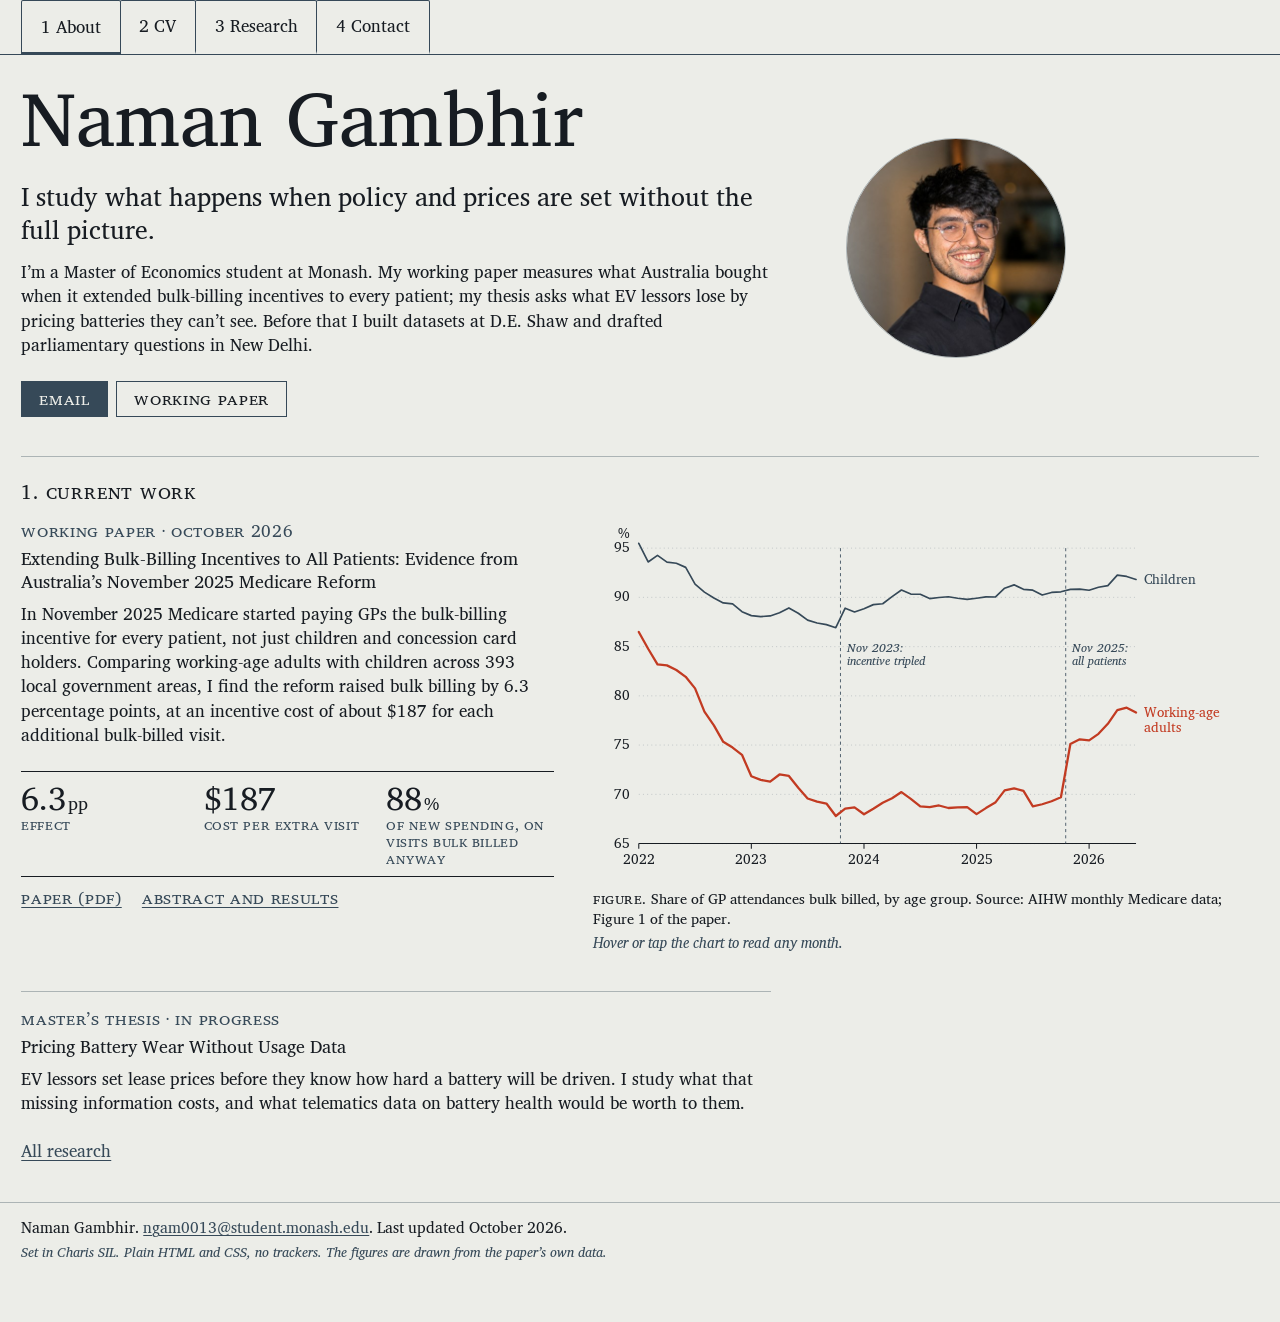
==== index.html @ cb15e058 "First version of the site" ====
<!DOCTYPE html>
<html lang="en-AU">
<head>
  <meta charset="utf-8">
  <meta name="viewport" content="width=device-width, initial-scale=1">
  <title>Naman Gambhir</title>
  <meta name="description" content="Naman Gambhir, Master of Economics student at Monash University, working on what happens when policy and prices are set without the full picture.">
  <meta name="color-scheme" content="light dark">
  <meta property="og:type" content="website">
  <meta property="og:title" content="Naman Gambhir">
  <meta property="og:description" content="Master of Economics student at Monash University. Working paper: extending Medicare bulk-billing incentives to all patients raised bulk billing by 6.3 percentage points.">
  <meta property="og:locale" content="en_AU">
  <link rel="icon" href="assets/img/favicon.svg" type="image/svg+xml">
  <link rel="preconnect" href="https://fonts.googleapis.com">
  <link rel="preconnect" href="https://fonts.gstatic.com" crossorigin>
  <link rel="stylesheet" href="https://fonts.googleapis.com/css2?family=Charis+SIL:ital,wght@0,400;0,700;1,400&amp;display=swap">
  <link rel="stylesheet" href="assets/css/base.css">
  <link rel="stylesheet" href="assets/css/offprint.css">
  <script>document.documentElement.classList.add('js');</script>
  <script src="assets/js/home.js" defer></script>
  <script src="assets/js/figures.js" defer></script>
</head>
<body>
  <a class="skip-link" href="#main">Skip to content</a>

  <header class="site-header">
    <nav aria-label="Sections">
      <ul class="tabs">
        <li><a href="index.html" aria-current="page">1 About</a></li>
        <li><a href="cv.html">2 CV</a></li>
        <li><a href="research.html">3 Research</a></li>
        <li><a href="contact.html">4 Contact</a></li>
      </ul>
    </nav>
  </header>

  <main id="main">

    <!-- =====================================================================
         HERO
         Name, a short about, two buttons, and the portrait.
         The first paragraph (class "lead") is set larger. home.js lays a
         bar over each rendered line and retracts it; with the script absent
         the text is simply here.
         ===================================================================== -->
    <section class="hero">
      <h1 class="hero-name">Naman Gambhir</h1>

      <div class="about-text">
        <p class="lead">I study what happens when policy and prices are set without the full picture.</p>
        <p>I&rsquo;m a Master of Economics student at Monash. My working paper measures what Australia bought when it extended bulk-billing incentives to every patient; my thesis asks what EV lessors lose by pricing batteries they can&rsquo;t see. Before that I built datasets at D.E. Shaw and drafted parliamentary questions in New Delhi.</p>
      </div>

      <p class="hero-actions">
        <a class="btn btn-primary" href="mailto:ngam0013@student.monash.edu">Email</a>
        <a class="btn" href="assets/files/gambhir-bulk-billing-2026.pdf" target="_blank" rel="noopener">Working paper</a>
        <!-- TODO: add these back once the addresses exist:
        <a class="btn" href="[GITHUB URL]" target="_blank" rel="noopener">GitHub</a>
        <a class="btn" href="[SSRN AUTHOR PAGE URL]" target="_blank" rel="noopener">SSRN</a>
        -->
      </p>

      <div class="hero-aside">
        <img class="portrait" src="assets/img/portrait.jpg" width="440" height="440"
             loading="eager"
             alt="Naman Gambhir, smiling, wearing glasses and a dark shirt.">
      </div>
    </section>

    <!-- =====================================================================
         CURRENT WORK
         The working paper as a feature with its figure, then the thesis.
         The figure is an inline SVG drawn from the paper's Figure 1 data;
         figures.js adds the draw-in and the hover readout.
         ===================================================================== -->
    <section class="current-work" aria-labelledby="h-current">
      <h2 id="h-current">Current work</h2>

      <article class="feature">
        <div class="feature-text">
          <p class="work-label">Working paper &middot; October 2026</p>
          <h3 class="work-title"><a href="research.html">Extending Bulk-Billing Incentives to All Patients: Evidence from Australia&rsquo;s November 2025 Medicare Reform</a></h3>
          <p class="work-desc">In November 2025 Medicare started paying GPs the bulk-billing incentive for every patient, not just children and concession card holders. Comparing working-age adults with children across 393 local government areas, I find the reform raised bulk billing by 6.3 percentage points, at an incentive cost of about $187 for each additional bulk-billed visit.</p>

          <dl class="figrow">
            <div><dt>Effect</dt><dd>6.3<span class="u">pp</span></dd></div>
            <div><dt>Cost per extra visit</dt><dd>$187</dd></div>
            <div><dt>Of new spending, on visits bulk billed anyway</dt><dd>88<span class="u">%</span></dd></div>
          </dl>

          <p class="item-links">
            <a href="assets/files/gambhir-bulk-billing-2026.pdf" target="_blank" rel="noopener">Paper (PDF)</a>
            <a href="research.html">Abstract and results</a>
          </p>
        </div>

        <figure class="fig feature-fig">
          <svg class="chart" viewBox="0 0 640 348" role="img" aria-labelledby="fig-home-title fig-home-desc" data-chart="home">
  <title id="fig-home-title">Bulk-billing rate of GP attendances, January 2022 to June 2026</title>
  <desc id="fig-home-desc">Children stay near 90 percent throughout. Working-age adults fall from about 85 percent in 2022 to about 69 percent by late 2023 and stay there until October 2025 at 69.7 percent, then jump to 75.1 percent in November 2025 and reach 78.3 percent by June 2026.</desc>
  <line class="grid" x1="44" x2="522" y1="312.0" y2="312.0"/><text class="tick" x="36" y="316.0" text-anchor="end">65</text><line class="grid" x1="44" x2="522" y1="264.7" y2="264.7"/><text class="tick" x="36" y="268.7" text-anchor="end">70</text><line class="grid" x1="44" x2="522" y1="217.3" y2="217.3"/><text class="tick" x="36" y="221.3" text-anchor="end">75</text><line class="grid" x1="44" x2="522" y1="170.0" y2="170.0"/><text class="tick" x="36" y="174.0" text-anchor="end">80</text><line class="grid" x1="44" x2="522" y1="122.7" y2="122.7"/><text class="tick" x="36" y="126.7" text-anchor="end">85</text><line class="grid" x1="44" x2="522" y1="75.3" y2="75.3"/><text class="tick" x="36" y="79.3" text-anchor="end">90</text><line class="grid" x1="44" x2="522" y1="28.0" y2="28.0"/><text class="tick" x="36" y="32.0" text-anchor="end">95</text><text class="tick" x="44.0" y="332" text-anchor="middle">2022</text><line class="axis" x1="44.0" x2="44.0" y1="312" y2="317"/><text class="tick" x="152.2" y="332" text-anchor="middle">2023</text><line class="axis" x1="152.2" x2="152.2" y1="312" y2="317"/><text class="tick" x="260.5" y="332" text-anchor="middle">2024</text><line class="axis" x1="260.5" x2="260.5" y1="312" y2="317"/><text class="tick" x="368.7" y="332" text-anchor="middle">2025</text><line class="axis" x1="368.7" x2="368.7" y1="312" y2="317"/><text class="tick" x="476.9" y="332" text-anchor="middle">2026</text><line class="axis" x1="476.9" x2="476.9" y1="312" y2="317"/>
  <line class="axis" x1="44" x2="522" y1="312" y2="312"/>
  <line class="event" x1="237.9" x2="237.9" y1="28" y2="312"/><text class="note" x="243.9" y="127.4">Nov 2023:<tspan x="243.9" dy="1.15em">incentive tripled</tspan></text>
  <line class="event" x1="454.4" x2="454.4" y1="28" y2="312"/><text class="note" x="460.4" y="127.4">Nov 2025:<tspan x="460.4" dy="1.15em">all patients</tspan></text>
  <polyline class="line line-b" points="44.0,23.4 53.0,41.3 62.0,34.9 71.1,41.4 80.1,42.5 89.1,46.5 98.1,62.6 107.1,70.3 116.2,76.0 125.2,80.7 134.2,81.6 143.2,89.1 152.2,92.9 161.2,93.8 170.3,93.2 179.3,90.2 188.3,85.5 197.3,90.6 206.3,97.2 215.4,100.0 224.4,101.5 233.4,104.5 242.4,85.7 251.4,89.4 260.5,86.2 269.5,82.3 278.5,81.5 287.5,74.6 296.5,68.3 305.5,72.2 314.6,72.3 323.6,76.5 332.6,75.5 341.6,74.7 350.6,76.2 359.7,77.3 368.7,76.2 377.7,74.9 386.7,75.0 395.7,66.5 404.8,63.3 413.8,67.6 422.8,68.4 431.8,73.1 440.8,70.6 449.8,70.0 458.9,67.6 467.9,67.4 476.9,68.5 485.9,65.6 494.9,64.0 504.0,54.0 513.0,55.2 522.0,58.1"/>
  <polyline class="line line-a" points="44.0,108.6 53.0,124.7 62.0,139.7 71.1,140.7 80.1,145.2 89.1,151.7 98.1,162.8 107.1,185.1 116.2,198.4 125.2,214.2 134.2,219.7 143.2,226.7 152.2,247.3 161.2,250.8 170.3,252.5 179.3,245.6 188.3,247.0 197.3,258.3 206.3,268.7 215.4,271.7 224.4,273.5 233.4,285.5 242.4,278.4 251.4,277.2 260.5,283.8 269.5,278.5 278.5,272.8 287.5,268.4 296.5,262.5 305.5,269.0 314.6,276.3 323.6,276.9 332.6,275.4 341.6,277.8 350.6,277.3 359.7,277.0 368.7,283.7 377.7,277.9 386.7,272.6 395.7,260.9 404.8,258.9 413.8,261.4 422.8,276.3 431.8,274.2 440.8,271.3 449.8,267.5 458.9,216.3 467.9,211.8 476.9,212.8 485.9,206.5 494.9,196.9 504.0,183.8 513.0,181.4 522.0,186.1"/>
  <text class="end end-b" x="530" y="62.1">Children</text>
  <text class="end end-a" x="530" y="190.1">Working-age<tspan x="530" dy="1.15em">adults</tspan></text>
  <text class="tick" x="36" y="18" text-anchor="end">%</text>
</svg>
          <script type="application/json" class="fig-data">{"x0":44,"x1":522,"n":54,"labels":["Jan 2022","Feb 2022","Mar 2022","Apr 2022","May 2022","Jun 2022","Jul 2022","Aug 2022","Sep 2022","Oct 2022","Nov 2022","Dec 2022","Jan 2023","Feb 2023","Mar 2023","Apr 2023","May 2023","Jun 2023","Jul 2023","Aug 2023","Sep 2023","Oct 2023","Nov 2023","Dec 2023","Jan 2024","Feb 2024","Mar 2024","Apr 2024","May 2024","Jun 2024","Jul 2024","Aug 2024","Sep 2024","Oct 2024","Nov 2024","Dec 2024","Jan 2025","Feb 2025","Mar 2025","Apr 2025","May 2025","Jun 2025","Jul 2025","Aug 2025","Sep 2025","Oct 2025","Nov 2025","Dec 2025","Jan 2026","Feb 2026","Mar 2026","Apr 2026","May 2026","Jun 2026"],"series":[{"name":"working-age","v":[86.49,84.78,83.2,83.09,82.62,81.93,80.76,78.41,77.0,75.33,74.75,74.01,71.83,71.47,71.29,72.01,71.87,70.67,69.57,69.26,69.07,67.8,68.55,68.68,67.98,68.54,69.14,69.61,70.23,69.54,68.77,68.71,68.87,68.61,68.67,68.7,67.99,68.6,69.16,70.4,70.61,70.34,68.77,68.99,69.3,69.7,75.11,75.58,75.48,76.14,77.16,78.54,78.8,78.3],"y":[108.6,124.7,139.7,140.7,145.2,151.7,162.8,185.1,198.4,214.2,219.7,226.7,247.3,250.8,252.5,245.6,247.0,258.3,268.7,271.7,273.5,285.5,278.4,277.2,283.8,278.5,272.8,268.4,262.5,269.0,276.3,276.9,275.4,277.8,277.3,277.0,283.7,277.9,272.6,260.9,258.9,261.4,276.3,274.2,271.3,267.5,216.3,211.8,212.8,206.5,196.9,183.8,181.4,186.1]},{"name":"children","v":[95.49,93.6,94.27,93.58,93.47,93.05,91.35,90.53,89.93,89.43,89.34,88.55,88.14,88.05,88.11,88.43,88.93,88.39,87.69,87.39,87.24,86.92,88.91,88.51,88.85,89.26,89.35,90.08,90.74,90.33,90.32,89.88,89.98,90.07,89.91,89.79,89.91,90.05,90.03,90.93,91.27,90.82,90.73,90.24,90.5,90.56,90.82,90.84,90.72,91.03,91.2,92.25,92.13,91.82],"y":[23.4,41.3,34.9,41.4,42.5,46.5,62.6,70.3,76.0,80.7,81.6,89.1,92.9,93.8,93.2,90.2,85.5,90.6,97.2,100.0,101.5,104.5,85.7,89.4,86.2,82.3,81.5,74.6,68.3,72.2,72.3,76.5,75.5,74.7,76.2,77.3,76.2,74.9,75.0,66.5,63.3,67.6,68.4,73.1,70.6,70.0,67.6,67.4,68.5,65.6,64.0,54.0,55.2,58.1]}],"unit":"%","top":28,"bottom":312}</script>
          <figcaption>
            <span class="fig-num">Figure.</span> Share of GP attendances bulk billed, by age group.
            Source: AIHW monthly Medicare data; Figure 1 of the paper.
            <span class="fig-readout" aria-live="polite">Hover or tap the chart to read any month.</span>
          </figcaption>
        </figure>
      </article>

      <article class="work-item work-thesis">
        <p class="work-label">Master&rsquo;s thesis &middot; in progress</p>
        <h3 class="work-title">Pricing Battery Wear Without Usage Data</h3>
        <p class="work-desc">EV lessors set lease prices before they know how hard a battery will be driven. I study what that missing information costs, and what telematics data on battery health would be worth to them.</p>
      </article>

      <p class="work-more"><a href="research.html">All research</a></p>
    </section>

  </main>

  <footer class="site-footer">
    <p>Naman Gambhir. <a href="mailto:ngam0013@student.monash.edu">ngam0013@student.monash.edu</a>. Last updated October 2026.</p>
    <p class="colophon">Set in Charis SIL. Plain HTML and CSS, no trackers. The figures are drawn from the paper&rsquo;s own data.</p>
  </footer>
</body>
</html>
---- assets/css/base.css ----
/* ==========================================================================
   base.css
   Tokens, typography, shared layout. Edit colours, fonts and spacing here.
   ========================================================================== */

:root {
  /* Palette. Each colour has one job (see EDITING.md). */
  --paper-offprint: #ECEDE8;               /* page background */
  --ink:            #171C22;               /* body text */
  --slate:          #364958;               /* structure: tab indicator, band, rules, links */
  --red-ink:        #C23B22;               /* focus outline */
  --rule:           rgba(54, 73, 88, 0.35);/* light rules between rows and items */

  /* Roles, so dark mode can swap them in one place */
  --surface:    var(--paper-offprint);
  --text:       var(--ink);
  --on-slate:   var(--paper-offprint);     /* text on slate fills */

  /* Fonts */
  --font-serif: "Charter", "Charis SIL", Georgia, serif;

  /* Type and spacing */
  --base-size:  17px;
  --measure:    65ch;
  --content:    78rem;                     /* full width of a page's content column */
  --prose:      75ch;                      /* running prose (abstracts, notes) caps here */
  --prose-wide: 85ch;                      /* prose set without hyphens, so it needs the extra room */
  --nav-h:      3.25rem;
  --gutter:     1.25rem;
  --edge:       0rem;                      /* extra left gutter, if ever needed */
  --space-1:    0.25rem;
  --space-2:    0.5rem;
  --space-3:    0.85rem;
  --space-4:    1.4rem;
  --space-5:    2.3rem;

  /* Motion */
  --dur:        100ms;
  --ease:       cubic-bezier(0, 0, 0.2, 1);
}

/* Dark mode: same hues, lightened where they carry text or UI. */
@media (prefers-color-scheme: dark) {
  :root:not([data-theme="light"]) {
    --surface:      var(--ink);
    --text:         var(--paper-offprint);
    --slate:        #9DB8CA;
    --red-ink:      #E2745E;
    --rule:         rgba(157, 184, 202, 0.35);
    --on-slate:     var(--ink);
  }
}
:root[data-theme="dark"] {
  --surface:      var(--ink);
  --text:         var(--paper-offprint);
  --slate:        #9DB8CA;
  --red-ink:      #E2745E;
  --rule:         rgba(157, 184, 202, 0.35);
  --on-slate:     var(--ink);
}

/* ---------- Reset ---------- */
*, *::before, *::after { box-sizing: border-box; }

html {
  font-size: var(--base-size);
  -webkit-text-size-adjust: 100%;
  text-size-adjust: 100%;
}

body {
  margin: 0;
  background: var(--surface);
  color: var(--text);
  font-family: var(--font-serif);
  line-height: 1.42;
  font-variant-numeric: oldstyle-nums;
  font-feature-settings: "onum" 1;
  hyphens: auto;
  -webkit-hyphens: auto;
  overflow-wrap: break-word;
}

img { max-width: 100%; height: auto; }

/* ---------- Text selection: slate, like a highlighter in the margin ---------- */
::selection { background: var(--slate); color: var(--on-slate); }

/* ---------- Links and focus ---------- */
a {
  color: var(--slate);
  text-decoration-thickness: 1px;
  text-underline-offset: 0.15em;
  transition: color var(--dur) var(--ease);
}
a:hover { text-decoration-thickness: 2px; }

:focus-visible {
  outline: 2px solid var(--red-ink);
  outline-offset: 2px;
}

.skip-link {
  position: absolute;
  left: var(--space-2);
  top: -4rem;
  padding: var(--space-1) var(--space-2);
  background: var(--surface);
  color: var(--text);
  border: 1px solid var(--slate);
  z-index: 100;
}
.skip-link:focus { top: var(--space-2); }

.sr-only {
  position: absolute;
  width: 1px;
  height: 1px;
  margin: -1px;
  padding: 0;
  overflow: hidden;
  clip: rect(0, 0, 0, 0);
  white-space: nowrap;
  border: 0;
}

/* ---------- Sheet tabs (navigation) ---------- */
.site-header {
  position: sticky;
  top: 0;
  z-index: 30;
  background: var(--surface);
}

/* The horizontal rule belongs to the tab strip itself, so the tabs' vertical
   borders land exactly on it with no sub-pixel gap. */
.tabs {
  display: flex;
  align-items: stretch;
  height: var(--nav-h);
  margin: 0;
  padding: 0 var(--gutter) 0 calc(var(--gutter) + var(--edge));
  border-bottom: 1px solid var(--slate);
  list-style: none;
}

.tabs li { display: flex; }

/* Pull each tab onto its neighbour so a shared edge draws as one line, not two */
.tabs li + li { margin-left: -1px; }

.tabs a {
  position: relative;
  display: flex;
  align-items: center;
  padding: 0 1.1rem;
  border: 1px solid var(--slate);
  border-bottom: 3px solid transparent;
  border-radius: 2px 2px 0 0;
  background: var(--surface);
  color: var(--text);
  text-decoration: none;
  white-space: nowrap;
  font-variant-numeric: lining-nums tabular-nums;
  font-feature-settings: "lnum" 1, "tnum" 1;
  transition: background-color var(--dur) var(--ease);
}
.tabs a:hover { background: var(--rule); }

/* The active tab is marked by a thick rule underneath it, sitting on top of
   the strip's own 1px rule. */
.tabs a[aria-current="page"] {
  z-index: 1;
  margin-bottom: -1px;
  border-bottom-color: var(--slate);
}
.tabs a:focus-visible { outline-offset: -4px; z-index: 2; }

/* ---------- Page layout ---------- */
main {
  counter-reset: section;
  padding: var(--space-4) var(--gutter) var(--space-5) calc(var(--gutter) + var(--edge));
}

.column { max-width: var(--measure); }

.site-footer {
  padding: var(--space-3) var(--gutter) 3.5rem calc(var(--gutter) + var(--edge));
  border-top: 1px solid var(--rule);
  font-size: 0.9rem;
}
.site-footer p { margin: 0; text-indent: 0; }

/* ---------- Headings ---------- */
h1, h2, h3 {
  margin: 0;
  font-weight: 400;
  font-variant-caps: all-small-caps;
  letter-spacing: 0.04em;
  line-height: 1.2;
}
h1 { font-size: 1.35rem; }
h2 { font-size: 1.15rem; margin-bottom: var(--space-2); }
h3 { font-size: 1.05rem; }

main h2::before {
  counter-increment: section;
  content: counter(section) ". ";
  font-variant-numeric: lining-nums;
  font-feature-settings: "lnum" 1;
}

/* ---------- Prose ---------- */
.prose p {
  margin: 0;
  text-indent: 1.5em;
  text-align: justify;
}
.prose :is(h1, h2, h3) + p,
.prose p:first-child { text-indent: 0; }

/* ---------- Tables: lining tabular figures ---------- */
table {
  font-variant-numeric: lining-nums tabular-nums;
  font-feature-settings: "lnum" 1, "tnum" 1;
}

/* ---------- Motion ---------- */
@media (prefers-reduced-motion: reduce) {
  *, *::before, *::after {
    transition: none !important;
    animation: none !important;
    scroll-behavior: auto !important;
  }
}

/* ---------- Small screens ---------- */
@media (max-width: 767px) {
  :root { --gutter: 1rem; }
  .tabs li { flex: 1 1 auto; }
  .tabs a {
    flex: 1;
    justify-content: center;
    padding: 0 0.4rem;
    font-size: 0.95rem;
  }
  .prose p { text-align: left; }
}

/* ---------- Print ----------
   Any page prints as plain ink on white: no tabs, no buttons, no colophon.
   The CV page is the one that matters here; Ctrl+P gives a clean CV. */
@media print {
  :root {
    --surface: #fff;
    --text: #000;
    --slate: #333;
    --rule: #bbb;
    --on-slate: #000;
    --base-size: 10.5pt;
  }
  @page { margin: 16mm 15mm; }
  .site-header, .skip-link, .hero-actions, .colophon, .redact-bar,
  .fig-readout, .abstract-toggle, .copy-bib { display: none !important; }
  .reveal-pending { opacity: 1 !important; }
  main, .site-footer { padding-left: 0; padding-right: 0; }
  .series-band { background: none; color: #000; padding: 0; border-bottom: 2px solid #000; }
  a { color: inherit; text-decoration: none; }
  .cv tbody tr, figure { break-inside: avoid; }
  html .cv-group { margin-top: 1.2rem; }
  html .cv .col-date { width: 8rem; }
  html .cv .col-place { width: 6rem; }
  html .cv .col-fig { width: 8.5rem; }
  html .cv-main p, html .cv-main ul { max-width: none; }
  html .cv th, html .cv td { padding-top: 0.35rem; padding-bottom: 0.35rem; }
  h2 { break-after: avoid; }
  .abstract > p { display: block !important; }
}
---- assets/css/offprint.css ----
/* ==========================================================================
   offprint.css
   Every page: About, CV, Research and Contact. The journal offprint world,
   ink on cool paper. The CV is set like a results table in a paper.
   ========================================================================== */

/* ---------- Series band ---------- */
/* The page's h1, set as the slate band at the top of a working-paper series */
.series-band {
  max-width: var(--content);
  margin-bottom: var(--space-4);
  padding: 0.35rem 0.75rem;
  background: var(--slate);
  color: var(--on-slate);
  letter-spacing: 0.06em;
}

/* ---------- Groups of items ---------- */
/* The group runs the full content width, so the band, headings, titles and
   link rows line up with it. Running prose inside is pulled back to --prose
   on its own, because a 60rem line of body text is too long to read. */
.offprint-group {
  max-width: var(--content);
  margin-top: var(--space-5);
}
.offprint-group:first-of-type { margin-top: 0; }

.offprint-group > h2 {
  padding-bottom: var(--space-1);
  border-bottom: 1px solid var(--slate);
}

/* ---------- One item ---------- */
.item {
  margin-top: var(--space-4);
  padding-top: var(--space-3);
  border-top: 1px solid var(--rule);
}
.item:first-of-type {
  margin-top: var(--space-3);
  padding-top: 0;
  border-top: 0;
}

/* Titles are content, not section headings, so they stay in normal case */
.item-title {
  margin: 0;
  font-size: 1.05rem;
  font-variant-caps: normal;
  letter-spacing: 0;
  line-height: 1.3;
}

.item-authors {
  margin: var(--space-1) 0 0;
  font-variant-caps: all-small-caps;
  letter-spacing: 0.04em;
  text-indent: 0;
}

.item-status {
  margin: 0;
  font-style: italic;
  text-indent: 0;
}

/* ---------- Abstract: every paragraph is in the HTML ----------
   With JavaScript off the whole abstract is simply on the page. research.js
   folds it down to the first paragraph and moves the toggle to the end of
   the last paragraph you can see, so the text never looks like it stops
   mid-abstract. */
.abstract {
  margin-top: var(--space-2);
}

/* Folding waits for research.js to mark the abstract, not just for the page
   to have JS at all. If the script is stale, blocked or throws, nothing is
   marked, so the whole abstract stays on the page instead of paragraphs
   being hidden with no working control to reveal them. */
.abstract.is-collapsible:not(.is-open) > p:nth-of-type(n + 2) { display: none; }

/* Paragraphs are separated by space rather than a first line indent, so each
   one starts flush left. */
.abstract > p {
  max-width: var(--prose);
  margin: var(--space-3) 0 0;
  text-indent: 0;
  text-align: justify;
  hyphens: auto;
  -webkit-hyphens: auto;
}
.abstract > p:first-of-type { margin-top: 0; }

/* The toggle does nothing without JS, so it is absent until JS says so. It
   reads as a continuation of the sentence, not as a button. */
.abstract-toggle { display: none; }
.abstract.is-collapsible .abstract-toggle {
  display: inline;
  margin-left: 0.4em;
  padding: 0;
  border: 0;
  background: none;
  color: var(--slate);
  font: inherit;
  font-style: italic;
  font-variant-caps: all-small-caps;
  letter-spacing: 0.04em;
  white-space: nowrap;
  cursor: pointer;
}
.abstract-toggle[aria-expanded="false"]::before { content: "\25B8\00A0"; }
.abstract-toggle[aria-expanded="true"]::before  { content: "\25BE\00A0"; }
.abstract-toggle:hover { text-decoration: underline; }
.abstract-toggle:focus-visible { outline: 2px solid var(--red-ink); outline-offset: 2px; }

/* ---------- Two columns: abstract, then a margin column ----------
   Only an item that actually has a margin column becomes a grid, so items
   without one stay full width. Where :has() is unsupported the item stays a
   single column and the aside drops underneath, which is the same thing the
   narrow layout below does, so nothing breaks. */
.item:has(.item-aside) {
  display: grid;
  grid-template-columns: minmax(0, 68ch) minmax(13.5rem, 16.5rem);
  justify-content: space-between;
  column-gap: var(--space-5);
  align-items: start;
}
.item > .item-title,
.item > .item-status { grid-column: 1 / -1; }
.item-body,
.item-aside { min-width: 0; }

.item-aside { font-size: 0.9rem; }

/* In a narrow column the links stack instead of running across */
.item-aside .item-links { margin-top: 0; }
.item-aside .item-links > * { display: block; }
.item-aside .item-links > * + * { margin-left: 0; margin-top: var(--space-1); }
.js .item-aside .copy-bib { display: block; }

.item-date {
  margin: var(--space-3) 0 0;
  text-indent: 0;
  font-style: italic;
}

.keyfig-head {
  margin: var(--space-4) 0 var(--space-1);
  font-size: 0.9rem;
}

/* A journal table in miniature: thin rules top and bottom, nothing else */
.keyfig {
  margin: 0;
  padding: var(--space-2) 0;
  border-top: 1px solid var(--text);
  border-bottom: 1px solid var(--text);
  hyphens: none;
  -webkit-hyphens: none;
}
.keyfig > div + div { margin-top: var(--space-2); }
.keyfig dt {
  color: var(--slate);
  font-variant-caps: all-small-caps;
  letter-spacing: 0.04em;
  line-height: 1.25;
}
.keyfig dd {
  margin: 0;
  line-height: 1.25;
  font-variant-numeric: lining-nums tabular-nums;
  font-feature-settings: "lnum" 1, "tnum" 1;
}

/* ---------- Links row ---------- */
.item-links {
  margin: var(--space-2) 0 0;
  text-indent: 0;
  font-variant-caps: all-small-caps;
  letter-spacing: 0.04em;
}
.item-links > * + * { margin-left: var(--space-3); }

.item-links .pending {
  color: var(--slate);
  font-style: italic;
}

/* The copy button needs JS, so it is absent until JS says otherwise */
.copy-bib { display: none; }
.js .copy-bib {
  display: inline;
  padding: 0;
  border: 0;
  background: none;
  color: var(--slate);
  font: inherit;
  font-variant-caps: all-small-caps;
  letter-spacing: 0.04em;
  text-decoration: underline;
  text-underline-offset: 0.15em;
  cursor: pointer;
}
.copy-bib:hover { text-decoration-thickness: 2px; }
.copy-bib:focus-visible { outline: 2px solid var(--red-ink); outline-offset: 2px; }

/* ---------- Results table: regression style, horizontal rules only ---------- */
.results-wrap { overflow-x: auto; margin-top: var(--space-3); }

/* width: auto so the table is only as wide as its columns need, sitting flush
   left with everything else in the column. If it outgrows the column,
   .results-wrap scrolls instead of the page.

   It also sets its own type rather than taking the running prose settings it
   would otherwise inherit from body: hyphenation off so no coefficient or
   label is ever broken with a hyphen, lining tabular figures so the digits
   line up in a column, and a tighter line-height than prose wants. */
.results {
  width: auto;
  border-collapse: collapse;
  border-top: 2px solid var(--text);
  border-bottom: 2px solid var(--text);
  font-size: 0.85em;
  line-height: 1.3;
  hyphens: none;
  -webkit-hyphens: none;
  font-variant-numeric: lining-nums tabular-nums;
  font-feature-settings: "lnum" 1, "tnum" 1;
}
.results caption {
  padding-bottom: var(--space-1);
  font-variant-caps: all-small-caps;
  letter-spacing: 0.04em;
  text-align: left;
}
.results th,
.results td {
  padding: 0.2rem 0 0.2rem 1.4rem;
  font-weight: 400;
  text-align: right;
  white-space: nowrap;
}
.results th:first-child,
.results td:first-child {
  padding-left: 0;
  text-align: left;
  white-space: normal;
}
.results thead th { border-bottom: 1px solid var(--text); }
/* Standard errors sit directly under their coefficient, as one entry */
.results tbody tr.se td { padding-top: 0; }
.results .se td {
  font-size: 0.9em;
  line-height: 1.1;
}
.results tbody tr.gap > * { padding-top: 0.7rem; }

.results-notes {
  max-width: var(--prose);
  margin: var(--space-2) 0 0;
  font-size: 0.9rem;
  line-height: 1.35;
  text-indent: 0;
  text-align: left;
}

/* ==========================================================================
   Home page
   ========================================================================== */

.hero {
  display: grid;
  grid-template-columns: minmax(0, 44rem) auto;
  grid-template-areas:
    "name  photo"
    "text  photo"
    "acts  photo";
  column-gap: 4.5rem;
  justify-content: start;
  align-items: start;
  max-width: var(--content);
}

/* The one large thing on the site, per the brief */
.hero-name {
  grid-area: name;
  margin-bottom: var(--space-4);
  font-size: clamp(2.5rem, 6vw, 5rem);
  font-variant-caps: normal;
  letter-spacing: 0;
  line-height: 1;
}

.about-text {
  grid-area: text;
  position: relative;            /* the redaction bars measure against this */
  max-width: var(--prose-wide);
}

/* Hyphenation is off here, so no word is ever split across a line. That is
   what makes the column wider than the rest of the site's prose: justified
   text with no hyphens needs the extra room or the word spacing goes gappy. */
.about-text > p {
  margin: var(--space-3) 0 0;
  text-indent: 0;
  text-align: left;
  hyphens: none;
  -webkit-hyphens: none;
}
.about-text > p:first-child { margin-top: 0; }

.hero-actions {
  grid-area: acts;
  display: flex;
  flex-wrap: wrap;
  gap: var(--space-2);
  margin: var(--space-4) 0 0;
  text-indent: 0;
}

/* Sits against the text block rather than the top of the name, so the circle
   reads as part of the paragraph column instead of floating above it. */
.hero-aside {
  grid-area: photo;
  align-self: center;
}

/* Circular, because the source photo is a circular crop on a grey field.
   The clip sits just inside the photo's own edge, so no grey shows. */
.portrait {
  display: block;
  width: 220px;
  max-width: 100%;
  height: auto;
  border-radius: 50%;
  border: 1px solid var(--rule);
}

/* ---------- Buttons ---------- */
.btn {
  display: inline-block;
  padding: 0.3rem 1rem;
  border: 1px solid var(--slate);
  border-radius: 0;
  background: none;
  color: var(--text);
  text-decoration: none;
  font-variant-caps: all-small-caps;
  letter-spacing: 0.04em;
  white-space: nowrap;
  transition: background-color var(--dur) var(--ease), color var(--dur) var(--ease);
}
.btn:hover { background: var(--slate); color: var(--on-slate); }
.btn:focus-visible { outline: 2px solid var(--red-ink); outline-offset: 2px; }

.btn-primary { background: var(--slate); color: var(--on-slate); }
.btn-primary:hover { background: var(--text); border-color: var(--text); color: var(--surface); }

/* ---------- Current work ---------- */
.current-work {
  max-width: var(--content);
  margin-top: var(--space-5);
  padding-top: var(--space-4);
  border-top: 1px solid var(--rule);
}

.work-grid {
  display: grid;
  grid-template-columns: repeat(2, minmax(0, 1fr));
  column-gap: var(--space-5);
  row-gap: var(--space-4);
  margin-top: var(--space-3);
}

.work-label {
  margin: 0;
  color: var(--slate);
  text-indent: 0;
  font-variant-caps: all-small-caps;
  letter-spacing: 0.04em;
}
.work-title {
  margin: var(--space-1) 0 0;
  font-size: 1.05rem;
  font-variant-caps: normal;
  letter-spacing: 0;
  line-height: 1.3;
}
.work-desc {
  max-width: var(--prose);
  margin: var(--space-2) 0 0;
  text-indent: 0;
}
.work-more { margin: var(--space-4) 0 0; text-indent: 0; }

/* ---------- Redaction reveal ----------
   Every bar is built by home.js and measured from the real line boxes, so
   they match whatever the text actually did at this width. Nothing here is
   hidden up front: the script hides what it is going to bring back, so a
   blocked or broken script leaves a finished, readable page. */
.redact-bar {
  position: absolute;
  z-index: 1;
  background: var(--text);
  transform-origin: right center;
  pointer-events: none;
}
.redact-bar.is-retracting {
  transform: scaleX(0);
  transition: transform 250ms cubic-bezier(0.65, 0, 0.35, 1);
}

.reveal-pending { opacity: 0; }
.reveal-in {
  opacity: 1;
  transition: opacity 500ms var(--ease);
}

/* ---------- Small screens ---------- */

/* The margin column drops below the abstract and the item is one column
   again. The results table keeps scrolling inside .results-wrap, so the page
   itself never scrolls sideways. */
@media (max-width: 899px) {
  .item:has(.item-aside) { display: block; }
  .item-aside { margin-top: var(--space-4); }
  .item-aside .item-links > * { display: inline; }
  .item-aside .item-links > * + * { margin-left: var(--space-3); margin-top: 0; }
  .js .item-aside .copy-bib { display: inline; }
  .keyfig { max-width: var(--prose); }
}

/* The photo moves above the about text but stays below the name, so the
   first thing on a phone is still who this is. */
@media (max-width: 899px) {
  .hero {
    grid-template-columns: 1fr;
    grid-template-areas:
      "name"
      "photo"
      "text"
      "acts";
  }
  .hero-aside { margin-bottom: var(--space-4); }
}

@media (max-width: 767px) {
  .abstract > p { text-align: left; }
  .about-text > p { text-align: left; }
  .work-grid { grid-template-columns: 1fr; }
}

/* ==========================================================================
   CV page
   Each section is one table set like a results table: small-caps column
   heads over a rule, light rules between rows, footnotes in a Notes line.
   No JavaScript on this page; everything is in the HTML.
   ========================================================================== */

.cv-lede {
  max-width: var(--content);
  margin: 0 0 var(--space-5);
  text-indent: 0;
}
.cv-lede a { margin-left: var(--space-2); }

.cv-group {
  max-width: var(--content);
  margin-top: var(--space-5);
}
.cv-group > h2 {
  padding-bottom: var(--space-1);
  border-bottom: 1px solid var(--slate);
}

.cv {
  width: 100%;
  border-collapse: collapse;
  line-height: 1.35;
}
.cv .col-date  { width: 11rem; }
.cv .col-place { width: 8rem; }
.cv .col-fig   { width: 11rem; }

.cv th,
.cv td {
  padding: var(--space-3) var(--space-4) var(--space-3) 0;
  vertical-align: top;
  text-align: left;
  font-weight: 400;
}
.cv th:last-child,
.cv td:last-child { padding-right: 0; text-align: right; }

.cv thead th {
  padding-top: var(--space-1);
  padding-bottom: var(--space-1);
  border-bottom: 1px solid var(--text);
  color: var(--slate);
  font-size: 0.9rem;
  font-variant-caps: all-small-caps;
  letter-spacing: 0.04em;
}
.cv tbody tr + tr > * { border-top: 1px solid var(--rule); }
.cv tbody tr:last-child > * { border-bottom: 1px solid var(--text); }

/* Dates, places and figures: lining figures, no hyphens, never broken */
.cv-date,
.cv-place,
.cv-fig {
  hyphens: none;
  -webkit-hyphens: none;
  font-variant-numeric: lining-nums tabular-nums;
  font-feature-settings: "lnum" 1, "tnum" 1;
}
.cv-date { white-space: nowrap; }

.cv-title { display: block; font-weight: 700; }
.cv-sub   { display: block; font-style: italic; }

.cv-main p,
.cv-main ul {
  max-width: var(--prose);
  margin: var(--space-2) 0 0;
  font-size: 0.95rem;
  text-indent: 0;
}
.cv-main ul { padding-left: 1.1rem; }
.cv-main li + li { margin-top: var(--space-1); }

.cv-fig .pending { color: var(--slate); font-style: italic; }

/* Footnote markers, and the note they point to lights up when followed */
.fn {
  font-size: 0.7em;
  line-height: 0;
  margin-left: 0.1em;
}
.fn a { text-decoration: none; }
.cv-notes {
  max-width: var(--prose);
  margin: var(--space-2) 0 0;
  font-size: 0.9rem;
  line-height: 1.35;
  text-indent: 0;
}
.cv-notes sup { font-size: 0.75em; }
.cv-notes span:target { background: var(--rule); }

/* Skills: a short list in the same grid as the tables above */
.cv-skills { margin: var(--space-3) 0 0; }
.cv-skills > div {
  display: grid;
  grid-template-columns: 11rem minmax(0, 1fr);
  padding: var(--space-1) 0;
}
.cv-skills dt {
  color: var(--slate);
  font-variant-caps: all-small-caps;
  letter-spacing: 0.04em;
}
.cv-skills dd { margin: 0; }

/* ---------- CV on small screens ----------
   Each row becomes a block: date and place on one small-caps line, the
   entry under it, the figure last. The column heads stay for screen
   readers only. */
@media (max-width: 767px) {
  .cv, .cv tbody { display: block; width: auto; }
  .cv thead {
    position: absolute;
    width: 1px; height: 1px;
    overflow: hidden;
    clip: rect(0, 0, 0, 0);
  }
  .cv tbody tr {
    display: flex;
    flex-wrap: wrap;
    column-gap: 0.5em;
    padding: var(--space-3) 0;
    border-top: 1px solid var(--rule);
  }
  .cv tbody tr:first-child { border-top: 1px solid var(--text); }
  .cv tbody tr:last-child  { border-bottom: 1px solid var(--text); }
  .cv tbody tr > * {
    display: block;
    padding: 0;
    border: 0 !important;
    text-align: left !important;
  }

  /* date and place share one small-caps line above the entry */
  .cv-date,
  .cv-place {
    color: var(--slate);
    font-size: 0.9rem;
    font-variant-caps: all-small-caps;
    letter-spacing: 0.04em;
  }
  .cv-place:not(:empty)::before { content: "\00B7\00A0"; }
  .cv-main { flex-basis: 100%; order: 3; margin-top: var(--space-1); }
  .cv-fig  { flex-basis: 100%; order: 4; margin-top: var(--space-2); }
  .cv-fig:empty, .cv-place:empty { display: none !important; }

  .cv-skills > div { grid-template-columns: 1fr; }
}

/* ==========================================================================
   Home page, added 2026-10-25: lead line, featured paper, figures
   ========================================================================== */

/* The first line of the about, set larger. Left aligned, like everything in
   the about now, so the block reads as two sentences rather than a wall. */
.about-text > p.lead {
  margin-bottom: var(--space-3);
  font-size: 1.5rem;
  line-height: 1.3;
}

/* ---------- Featured paper: text on the left, its figure on the right --- */
.feature {
  display: grid;
  grid-template-columns: minmax(0, 1fr) minmax(0, 1.25fr);
  column-gap: var(--space-5);
  align-items: start;
  margin-top: var(--space-3);
}
.feature .work-title a { color: inherit; text-decoration: none; }
.feature .work-title a:hover { text-decoration: underline; }

/* Three numbers in a row, set like the keyfig box on the research page */
.figrow {
  display: grid;
  grid-template-columns: repeat(3, minmax(0, 1fr));
  gap: var(--space-3);
  margin: var(--space-4) 0 0;
  padding: var(--space-2) 0;
  border-top: 1px solid var(--text);
  border-bottom: 1px solid var(--text);
  hyphens: none;
  -webkit-hyphens: none;
}
.figrow dt {
  order: 2;
  color: var(--slate);
  font-size: 0.85rem;
  font-variant-caps: all-small-caps;
  letter-spacing: 0.04em;
  line-height: 1.2;
}
.figrow > div { display: flex; flex-direction: column; }
.figrow dd {
  order: 1;
  margin: 0;
  font-size: 1.9rem;
  line-height: 1.1;
  font-variant-numeric: lining-nums tabular-nums;
  font-feature-settings: "lnum" 1, "tnum" 1;
}
.figrow .u { font-size: 0.55em; margin-left: 0.1em; }

.work-thesis {
  margin-top: var(--space-5);
  padding-top: var(--space-3);
  border-top: 1px solid var(--rule);
  max-width: var(--prose);
}

/* ---------- Figures (home and research) ----------
   Inline SVG drawn in the site's own ink. Colours come from the tokens, so
   dark mode works without touching the SVG. */
.fig { margin: 0; }
.chart {
  display: block;
  width: 100%;
  height: auto;
  overflow: visible;
  font-family: var(--font-serif);
  font-variant-numeric: lining-nums tabular-nums;
  font-feature-settings: "lnum" 1, "tnum" 1;
  touch-action: pan-y;
}
.chart:focus { outline: none; }
.chart:focus-visible { outline: 2px solid var(--red-ink); outline-offset: 4px; }

.chart .grid  { stroke: var(--rule); stroke-width: 0.6; stroke-dasharray: 1 3; }
.chart .axis  { stroke: var(--text); stroke-width: 1; }
.chart .zero  { stroke: var(--text); stroke-width: 0.8; }
.chart .event { stroke: var(--slate); stroke-width: 0.8; stroke-dasharray: 3 3; }
.chart .tick  { fill: var(--text); font-size: 13px; }
.chart .note  { fill: var(--slate); font-size: 11.5px; font-style: italic; }

.chart .line   { fill: none; stroke-linejoin: round; stroke-linecap: round; }
.chart .line-a { stroke: var(--red-ink); stroke-width: 2.2; }
.chart .line-b { stroke: var(--slate); stroke-width: 1.6; }
.chart .band   { fill: var(--red-ink); opacity: 0.16; }
.chart .dot    { fill: var(--red-ink); }

.chart .end   { font-size: 13px; }
.chart .end-a { fill: var(--red-ink); }
.chart .end-b { fill: var(--slate); }
.chart .end-sub { fill: var(--red-ink); font-size: 13px; }

.chart .cursor     { stroke: var(--text); stroke-width: 0.8; }
.chart .cursor-dot { fill: var(--surface); stroke: var(--text); stroke-width: 1.5; }
.fig.is-interactive .chart { cursor: crosshair; }

.fig figcaption {
  margin-top: var(--space-2);
  font-size: 0.85rem;
  line-height: 1.35;
  text-indent: 0;
}
.fig-num { font-variant-caps: all-small-caps; letter-spacing: 0.04em; }

/* The readout only means anything once figures.js is running */
.fig-readout { display: none; }
.fig.is-interactive .fig-readout {
  display: block;
  margin-top: var(--space-1);
  color: var(--slate);
  font-style: italic;
  font-variant-numeric: lining-nums tabular-nums;
  font-feature-settings: "lnum" 1, "tnum" 1;
}
.fig.is-interactive .fig-readout.is-live { color: var(--text); font-style: normal; }

/* Research page: the event study sits under the abstract, before the table */
.es-fig { max-width: 40rem; margin-top: var(--space-4); }

/* ---------- Footer colophon ---------- */
.site-footer .colophon {
  margin-top: var(--space-1);
  color: var(--slate);
  font-size: 0.8rem;
  font-style: italic;
}

@media (max-width: 899px) {
  .feature { grid-template-columns: 1fr; }
  .feature-fig { margin-top: var(--space-4); }
}
@media (max-width: 767px) {
  .about-text > p.lead { font-size: 1.3rem; }
  .figrow dd { font-size: 1.5rem; }
  .chart .tick, .chart .end, .chart .end-sub { font-size: 20px; }
  .chart .note { font-size: 18px; }
  .chart .line-a { stroke-width: 3; }
  .chart .line-b { stroke-width: 2.2; }
}
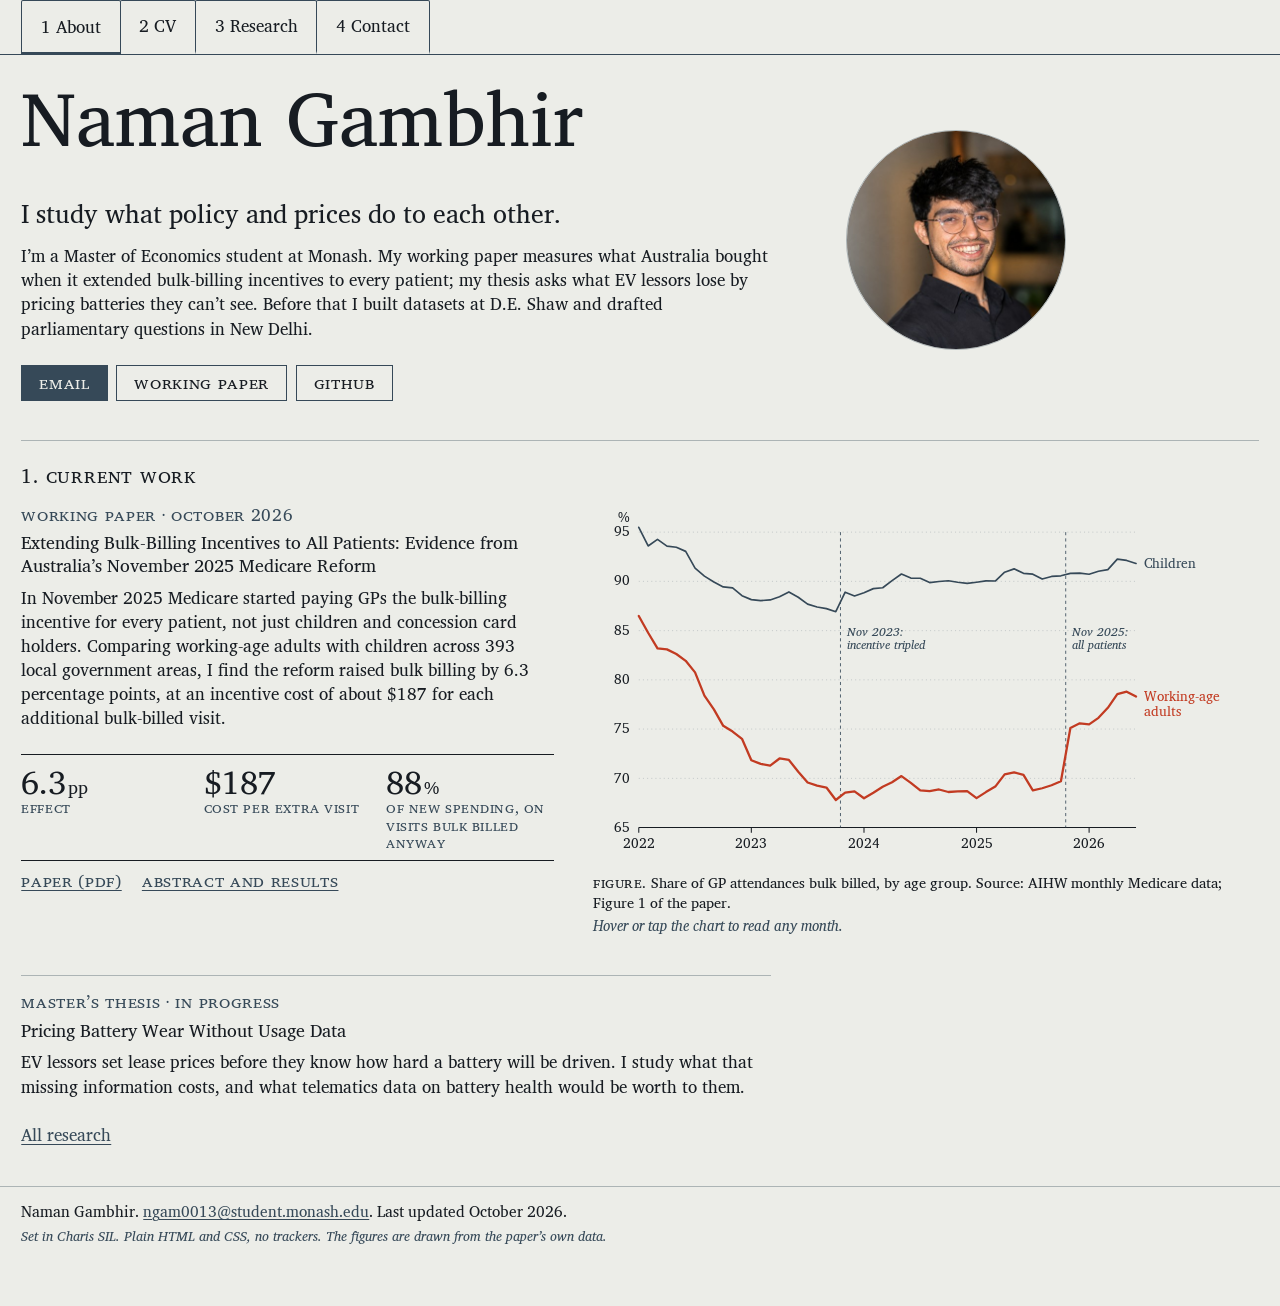
==== commit 35478369: "Add contact page, Devanagari name intro, and CV updates" ====
--- a/index.html
+++ b/index.html
@@ -4,7 +4,7 @@
   <meta charset="utf-8">
   <meta name="viewport" content="width=device-width, initial-scale=1">
   <title>Naman Gambhir</title>
-  <meta name="description" content="Naman Gambhir, Master of Economics student at Monash University, working on what happens when policy and prices are set without the full picture.">
+  <meta name="description" content="Naman Gambhir, Master of Economics student at Monash University, studying what policy and prices do to each other.">
   <meta name="color-scheme" content="light dark">
   <meta property="og:type" content="website">
   <meta property="og:title" content="Naman Gambhir">
@@ -14,9 +14,24 @@
   <link rel="preconnect" href="https://fonts.googleapis.com">
   <link rel="preconnect" href="https://fonts.gstatic.com" crossorigin>
   <link rel="stylesheet" href="https://fonts.googleapis.com/css2?family=Charis+SIL:ital,wght@0,400;0,700;1,400&amp;display=swap">
+  <!-- Devanagari for the name only; text= keeps the download to these glyphs -->
+  <link rel="stylesheet" href="https://fonts.googleapis.com/css2?family=Tiro+Devanagari+Hindi&amp;display=swap&amp;text=%E0%A4%A8%E0%A4%AE%E0%A4%A8%20%E0%A4%97%E0%A4%82%E0%A4%AD%E0%A5%80%E0%A4%B0">
   <link rel="stylesheet" href="assets/css/base.css">
   <link rel="stylesheet" href="assets/css/offprint.css">
-  <script>document.documentElement.classList.add('js');</script>
+  <script>
+    document.documentElement.classList.add('js');
+    /* Hide the Latin name before first paint if the Devanagari intro will
+       run, so it doesn't flash. Removed by home.js, or after 3s regardless. */
+    (function () {
+      try {
+        if (sessionStorage.getItem('ng-name-shown') === '1') return;
+        if (window.matchMedia('(prefers-reduced-motion: reduce)').matches) return;
+      } catch (e) { return; }
+      var h = document.documentElement;
+      h.classList.add('name-intro');
+      setTimeout(function () { h.classList.remove('name-intro'); }, 3000);
+    })();
+  </script>
   <script src="assets/js/home.js" defer></script>
   <script src="assets/js/figures.js" defer></script>
 </head>
@@ -39,23 +54,27 @@
     <!-- =====================================================================
          HERO
          Name, a short about, two buttons, and the portrait.
-         The first paragraph (class "lead") is set larger. home.js lays a
-         bar over each rendered line and retracts it; with the script absent
-         the text is simply here.
+         The first paragraph (class "lead") is set larger.
+         The name: home.js shows it in Devanagari first and crossfades it to
+         Latin, once per visit. Hovering or focusing the name shows the gloss
+         below it, with or without the script.
          ===================================================================== -->
     <section class="hero">
-      <h1 class="hero-name">Naman Gambhir</h1>
+      <h1 class="hero-name" tabindex="0" aria-describedby="name-gloss">
+        <span class="name-latin">Naman Gambhir</span>
+        <span class="name-gloss" id="name-gloss"><span lang="hi">नमन गंभीर</span>, literally &ldquo;serious greetings&rdquo;</span>
+      </h1>
 
       <div class="about-text">
-        <p class="lead">I study what happens when policy and prices are set without the full picture.</p>
+        <p class="lead">I study what policy and prices do to each other.</p>
         <p>I&rsquo;m a Master of Economics student at Monash. My working paper measures what Australia bought when it extended bulk-billing incentives to every patient; my thesis asks what EV lessors lose by pricing batteries they can&rsquo;t see. Before that I built datasets at D.E. Shaw and drafted parliamentary questions in New Delhi.</p>
       </div>
 
       <p class="hero-actions">
         <a class="btn btn-primary" href="mailto:ngam0013@student.monash.edu">Email</a>
         <a class="btn" href="assets/files/gambhir-bulk-billing-2026.pdf" target="_blank" rel="noopener">Working paper</a>
-        <!-- TODO: add these back once the addresses exist:
-        <a class="btn" href="[GITHUB URL]" target="_blank" rel="noopener">GitHub</a>
+        <a class="btn" href="https://github.com/namangambhir" target="_blank" rel="noopener">GitHub</a>
+        <!-- TODO: add once the SSRN author page exists:
         <a class="btn" href="[SSRN AUTHOR PAGE URL]" target="_blank" rel="noopener">SSRN</a>
         -->
       </p>
--- a/assets/css/offprint.css
+++ b/assets/css/offprint.css
@@ -393,28 +393,64 @@
 }
 .work-more { margin: var(--space-4) 0 0; text-indent: 0; }
 
-/* ---------- Redaction reveal ----------
-   Every bar is built by home.js and measured from the real line boxes, so
-   they match whatever the text actually did at this width. Nothing here is
-   hidden up front: the script hides what it is going to bring back, so a
-   blocked or broken script leaves a finished, readable page. */
-.redact-bar {
+/* ---------- The name: Devanagari first, then Latin ----------
+   The Latin name is the real text and is always in the HTML. home.js lays
+   the Devanagari over it and crossfades; with no script, nothing moves. */
+.hero-name {
+  position: relative;
+  width: fit-content;
+  margin-bottom: 2.4rem;
+  outline-offset: 6px;
+}
+.name-latin { display: inline-block; }
+.name-intro .name-latin { opacity: 0; }
+.name-deva {
   position: absolute;
-  z-index: 1;
-  background: var(--text);
-  transform-origin: right center;
+  left: 0;
+  top: 0.08em;
+  font-family: "Tiro Devanagari Hindi", var(--font-serif);
+  font-weight: 400;
+  white-space: nowrap;
   pointer-events: none;
 }
-.redact-bar.is-retracting {
-  transform: scaleX(0);
-  transition: transform 250ms cubic-bezier(0.65, 0, 0.35, 1);
-}
-
-.reveal-pending { opacity: 0; }
-.reveal-in {
+.hero-name.is-deva .name-latin { opacity: 0; }
+.hero-name.is-swapping .name-latin {
   opacity: 1;
-  transition: opacity 500ms var(--ease);
-}
+  transition: opacity 600ms var(--ease);
+}
+.hero-name.is-swapping .name-deva {
+  opacity: 0;
+  transform: translateY(-0.12em);
+  transition: opacity 450ms var(--ease), transform 600ms var(--ease);
+}
+
+/* The gloss: a small italic line under the name, on hover, focus or tap */
+.name-gloss {
+  position: absolute;
+  left: 0.1em;
+  top: 100%;
+  margin-top: 0.35rem;
+  color: var(--slate);
+  font-size: 1rem;
+  font-style: italic;
+  letter-spacing: 0;
+  white-space: nowrap;
+  opacity: 0;
+  transform: translateY(-0.25rem);
+  transition: opacity 200ms var(--ease), transform 200ms var(--ease);
+  pointer-events: none;
+}
+.name-gloss [lang="hi"] {
+  font-family: "Tiro Devanagari Hindi", var(--font-serif);
+  font-style: normal;
+}
+.hero-name:hover .name-gloss,
+.hero-name:focus .name-gloss,
+.hero-name:focus-within .name-gloss {
+  opacity: 1;
+  transform: none;
+}
+.hero-name:focus:not(:focus-visible) { outline: none; }
 
 /* ---------- Small screens ---------- */
 
@@ -529,6 +565,12 @@
 .cv-main li + li { margin-top: var(--space-1); }
 
 .cv-fig .pending { color: var(--slate); font-style: italic; }
+.cv-fig-note {
+  display: block;
+  color: var(--slate);
+  font-size: 0.8rem;
+  font-style: italic;
+}
 
 /* Footnote markers, and the note they point to lights up when followed */
 .fn {
@@ -748,3 +790,33 @@
   .chart .line-a { stroke-width: 3; }
   .chart .line-b { stroke-width: 2.2; }
 }
+
+/* ==========================================================================
+   Contact page
+   ========================================================================== */
+.contact-lede {
+  max-width: var(--prose);
+  margin: 0 0 var(--space-4);
+  text-indent: 0;
+}
+.contact-list {
+  max-width: 44rem;
+  margin: 0;
+  border-top: 1px solid var(--text);
+  border-bottom: 1px solid var(--text);
+}
+.contact-list > div {
+  display: grid;
+  grid-template-columns: 9rem minmax(0, 1fr);
+  padding: var(--space-2) 0;
+}
+.contact-list > div + div { border-top: 1px solid var(--rule); }
+.contact-list dt {
+  color: var(--slate);
+  font-variant-caps: all-small-caps;
+  letter-spacing: 0.04em;
+}
+.contact-list dd { margin: 0; overflow-wrap: anywhere; }
+@media (max-width: 767px) {
+  .contact-list > div { grid-template-columns: 1fr; }
+}
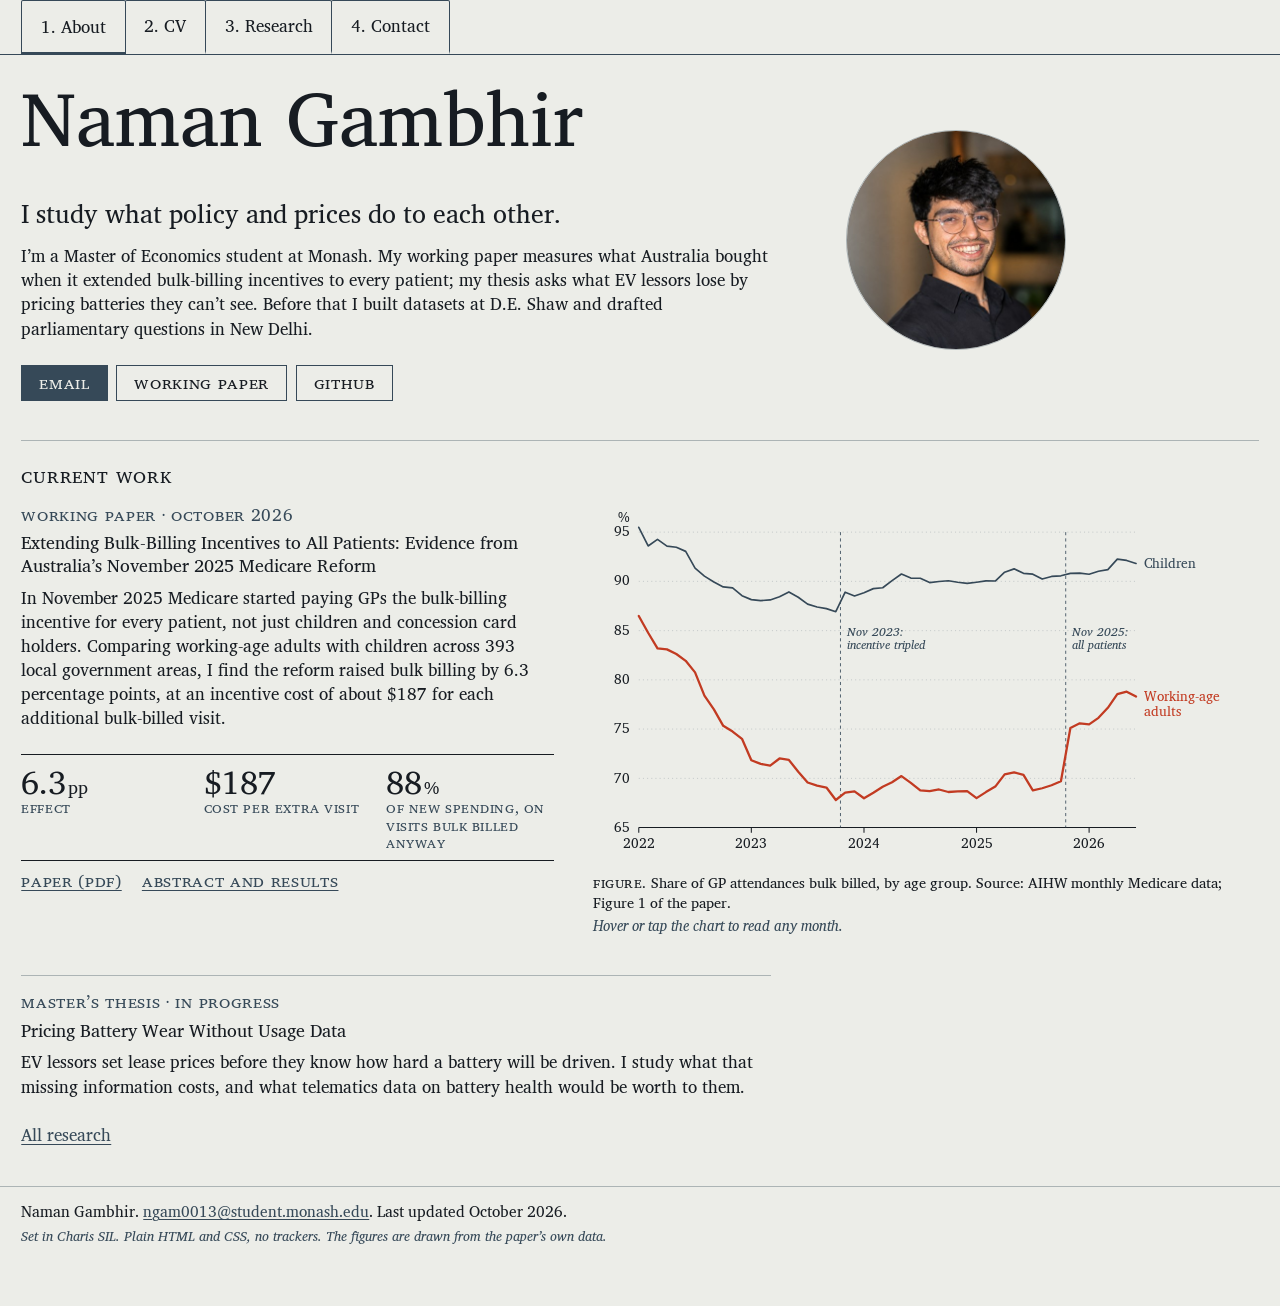
==== commit 0d894879: "Final edits: nav full stops, palindrome name intro, Namaste gloss, school row, WhatsApp contact, foo" ====
--- a/index.html
+++ b/index.html
@@ -14,18 +14,18 @@
   <link rel="preconnect" href="https://fonts.googleapis.com">
   <link rel="preconnect" href="https://fonts.gstatic.com" crossorigin>
   <link rel="stylesheet" href="https://fonts.googleapis.com/css2?family=Charis+SIL:ital,wght@0,400;0,700;1,400&amp;display=swap">
-  <!-- Devanagari for the name only; text= keeps the download to these glyphs -->
-  <link rel="stylesheet" href="https://fonts.googleapis.com/css2?family=Tiro+Devanagari+Hindi&amp;display=swap&amp;text=%E0%A4%A8%E0%A4%AE%E0%A4%A8%20%E0%A4%97%E0%A4%82%E0%A4%AD%E0%A5%80%E0%A4%B0">
   <link rel="stylesheet" href="assets/css/base.css">
   <link rel="stylesheet" href="assets/css/offprint.css">
   <script>
     document.documentElement.classList.add('js');
-    /* Hide the Latin name before first paint if the Devanagari intro will
+    /* Hide the name before first paint if the palindrome intro will
        run, so it doesn't flash. Removed by home.js, or after 3s regardless. */
     (function () {
       try {
-        if (sessionStorage.getItem('ng-name-shown') === '1') return;
         if (window.matchMedia('(prefers-reduced-motion: reduce)').matches) return;
+        var nav = performance.getEntriesByType('navigation')[0];
+        if (document.referrer && new URL(document.referrer).origin === location.origin &&
+            nav && nav.type !== 'reload') return;
       } catch (e) { return; }
       var h = document.documentElement;
       h.classList.add('name-intro');
@@ -41,10 +41,10 @@
   <header class="site-header">
     <nav aria-label="Sections">
       <ul class="tabs">
-        <li><a href="index.html" aria-current="page">1 About</a></li>
-        <li><a href="cv.html">2 CV</a></li>
-        <li><a href="research.html">3 Research</a></li>
-        <li><a href="contact.html">4 Contact</a></li>
+        <li><a href="index.html" aria-current="page">1. About</a></li>
+        <li><a href="cv.html">2. CV</a></li>
+        <li><a href="research.html">3. Research</a></li>
+        <li><a href="contact.html">4. Contact</a></li>
       </ul>
     </nav>
   </header>
@@ -55,14 +55,14 @@
          HERO
          Name, a short about, two buttons, and the portrait.
          The first paragraph (class "lead") is set larger.
-         The name: home.js shows it in Devanagari first and crossfades it to
-         Latin, once per visit. Hovering or focusing the name shows the gloss
-         below it, with or without the script.
+         The name: home.js reveals "Naman" from both ends inward (it is a
+         palindrome), then types "Gambhir". The gloss shows on hover or
+         focus, with or without the script.
          ===================================================================== -->
     <section class="hero">
       <h1 class="hero-name" tabindex="0" aria-describedby="name-gloss">
         <span class="name-latin">Naman Gambhir</span>
-        <span class="name-gloss" id="name-gloss"><span lang="hi">नमन गंभीर</span>, literally &ldquo;serious greetings&rdquo;</span>
+        <span class="name-gloss" id="name-gloss">my name literally translates to Namaste <span aria-hidden="true">🙏</span></span>
       </h1>
 
       <div class="about-text">
@@ -93,7 +93,7 @@
          figures.js adds the draw-in and the hover readout.
          ===================================================================== -->
     <section class="current-work" aria-labelledby="h-current">
-      <h2 id="h-current">Current work</h2>
+      <h2 id="h-current" class="no-num">Current work</h2>
 
       <article class="feature">
         <div class="feature-text">
--- a/assets/css/base.css
+++ b/assets/css/base.css
@@ -209,6 +209,7 @@
   font-variant-numeric: lining-nums;
   font-feature-settings: "lnum" 1;
 }
+main h2.no-num::before { content: none; counter-increment: none; }
 
 /* ---------- Prose ---------- */
 .prose p {
--- a/assets/css/offprint.css
+++ b/assets/css/offprint.css
@@ -393,9 +393,9 @@
 }
 .work-more { margin: var(--space-4) 0 0; text-indent: 0; }
 
-/* ---------- The name: Devanagari first, then Latin ----------
-   The Latin name is the real text and is always in the HTML. home.js lays
-   the Devanagari over it and crossfades; with no script, nothing moves. */
+/* ---------- The name: palindrome intro ----------
+   The name is the real text and is always in the HTML. home.js lays a
+   letter-by-letter copy over it; with no script, nothing moves. */
 .hero-name {
   position: relative;
   width: fit-content;
@@ -403,26 +403,30 @@
   outline-offset: 6px;
 }
 .name-latin { display: inline-block; }
-.name-intro .name-latin { opacity: 0; }
-.name-deva {
+.name-intro .hero-name .name-latin,
+.hero-name.is-typing .name-latin { visibility: hidden; }
+
+/* The typed copy sits exactly over the real name */
+.name-type {
   position: absolute;
   left: 0;
-  top: 0.08em;
-  font-family: "Tiro Devanagari Hindi", var(--font-serif);
-  font-weight: 400;
-  white-space: nowrap;
+  top: 0;
+  white-space: pre;
   pointer-events: none;
 }
-.hero-name.is-deva .name-latin { opacity: 0; }
-.hero-name.is-swapping .name-latin {
-  opacity: 1;
-  transition: opacity 600ms var(--ease);
-}
-.hero-name.is-swapping .name-deva {
-  opacity: 0;
-  transform: translateY(-0.12em);
-  transition: opacity 450ms var(--ease), transform 600ms var(--ease);
-}
+.name-type .ch { visibility: hidden; }
+.name-type .ch.is-on { visibility: visible; }
+.type-caret {
+  display: inline-block;
+  width: 0.055em;
+  height: 0.82em;
+  margin-left: 0.04em;
+  vertical-align: -0.06em;
+  background: var(--red-ink);
+  animation: caret-blink 1s steps(1) infinite;
+}
+@keyframes caret-blink { 50% { opacity: 0; } }
+.type-caret.is-solid { animation: none; }
 
 /* The gloss: a small italic line under the name, on hover, focus or tap */
 .name-gloss {
@@ -440,11 +444,8 @@
   transition: opacity 200ms var(--ease), transform 200ms var(--ease);
   pointer-events: none;
 }
-.name-gloss [lang="hi"] {
-  font-family: "Tiro Devanagari Hindi", var(--font-serif);
-  font-style: normal;
-}
 .hero-name:hover .name-gloss,
+.hero-name.gloss-peek .name-gloss,
 .hero-name:focus .name-gloss,
 .hero-name:focus-within .name-gloss {
   opacity: 1;
@@ -587,6 +588,8 @@
   text-indent: 0;
 }
 .cv-notes sup { font-size: 0.75em; }
+/* One note per line */
+.cv-notes span[id] { display: block; }
 .cv-notes span:target { background: var(--rule); }
 
 /* Skills: a short list in the same grid as the tables above */
